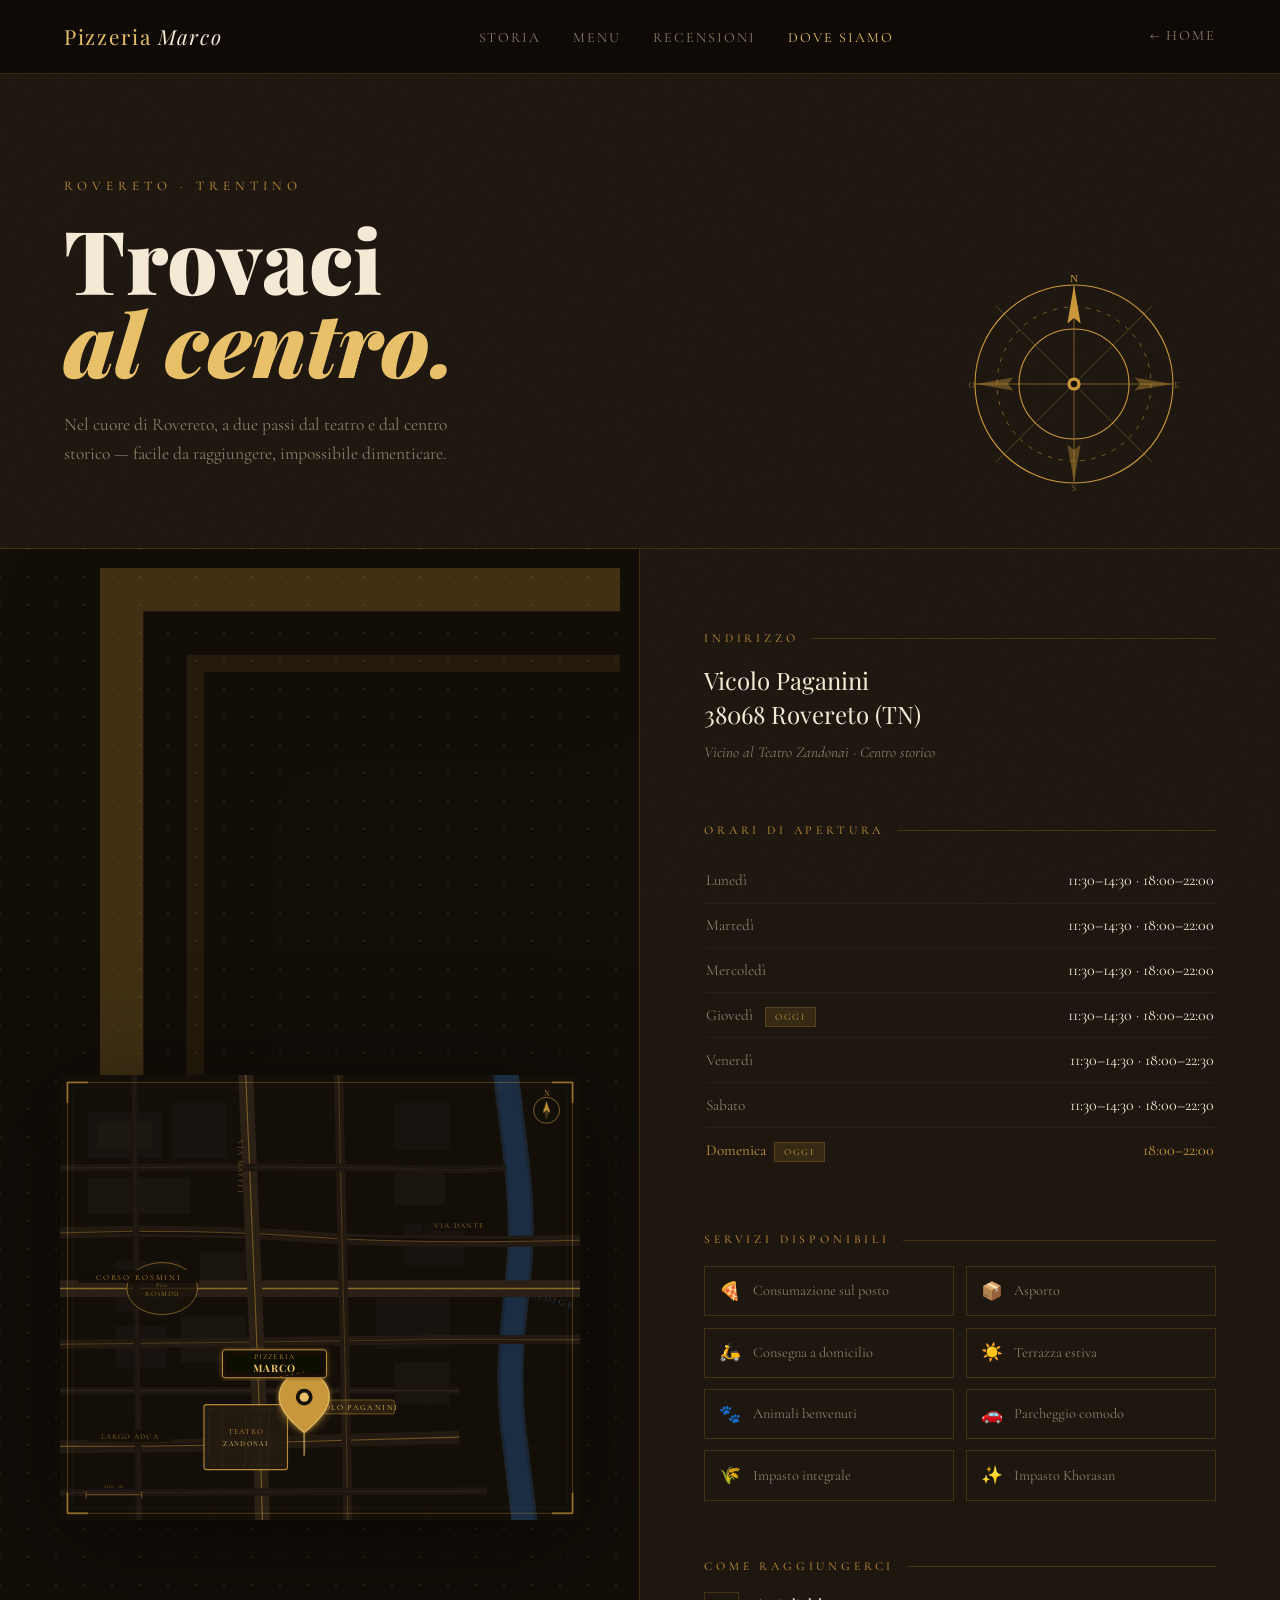
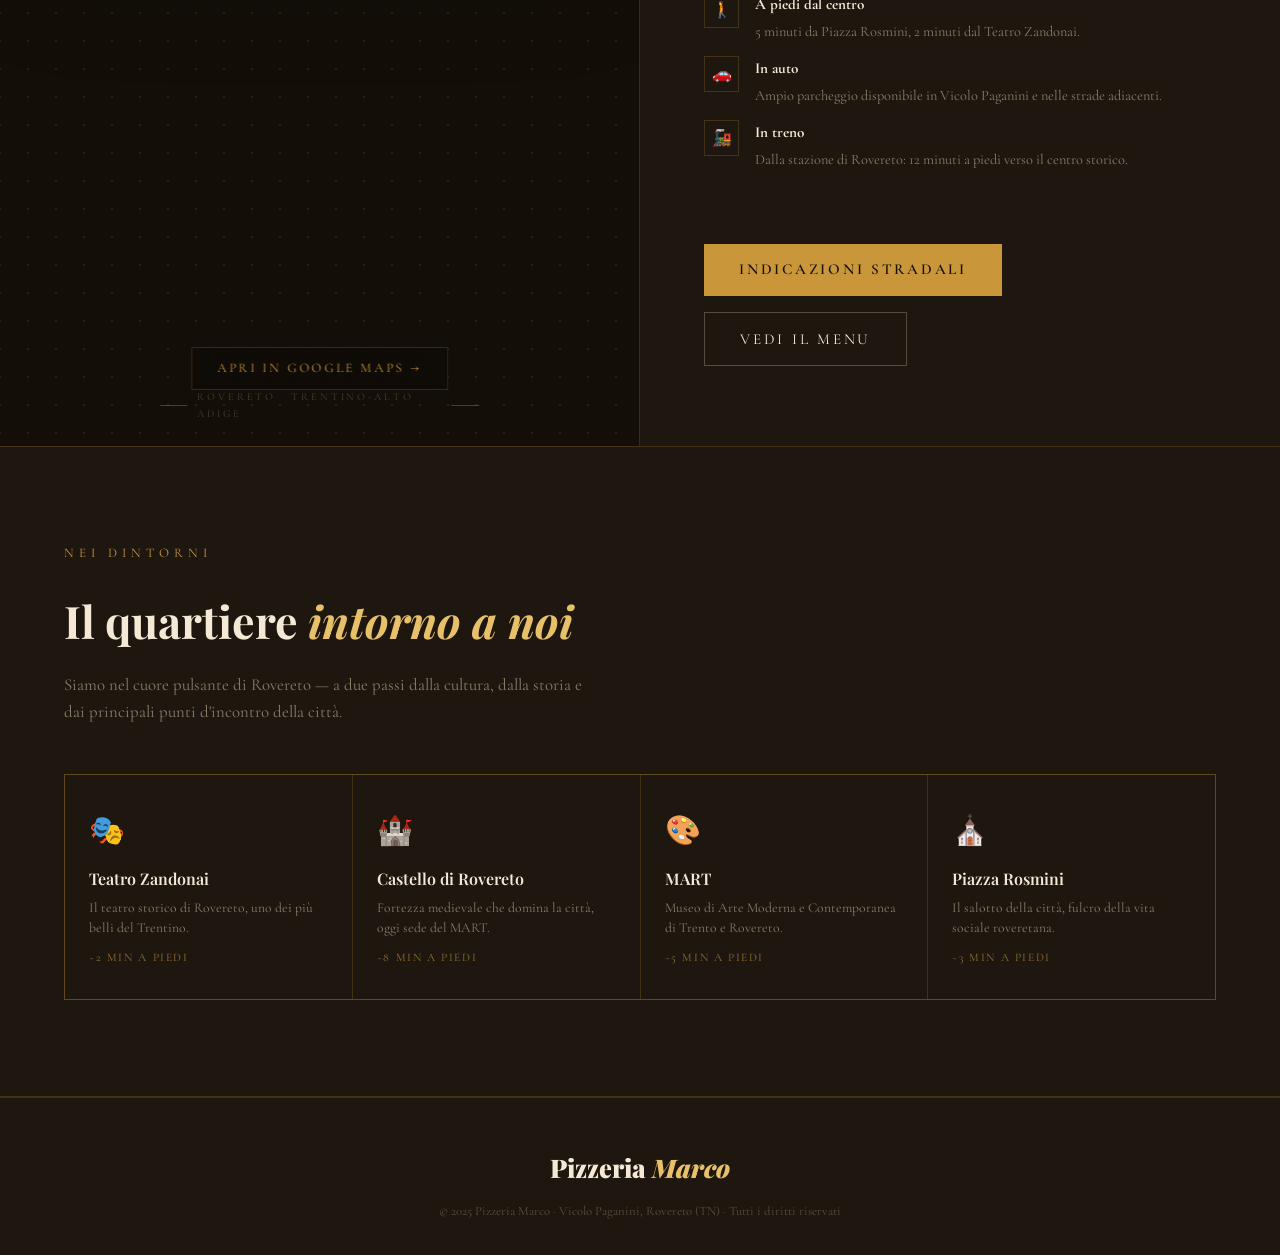
==== pizzeria-marco-dove-siamo.html @ 6dfc3c40 "Add files via upload" ====
<!DOCTYPE html>
<html lang="it">
<head>
<meta charset="UTF-8">
<meta name="viewport" content="width=device-width, initial-scale=1.0">
<title>Dove Siamo — Pizzeria Marco, Rovereto</title>
<link rel="preconnect" href="https://fonts.googleapis.com">
<link href="https://fonts.googleapis.com/css2?family=Playfair+Display:ital,wght@0,400;0,500;0,700;0,900;1,400;1,700&family=Cormorant+Garamond:ital,wght@0,300;0,400;0,500;1,300;1,400&display=swap" rel="stylesheet">
<style>
  :root {
    --ink:      #16100a;
    --charcoal: #1e1710;
    --deep:     #130e08;
    --cream:    #f4e9d4;
    --warm:     #ede0c4;
    --gold:     #c9973a;
    --gold-lt:  #e8c06a;
    --gold-dim: rgba(201,151,58,.18);
    --terra:    #b85c2c;
    --muted:    #8a7d68;
    --border:   rgba(201,151,58,.22);
  }

  *, *::before, *::after { margin:0; padding:0; box-sizing:border-box; }
  html { scroll-behavior:smooth; }

  body {
    background: var(--charcoal);
    color: var(--cream);
    font-family: 'Cormorant Garamond', serif;
    font-size: 18px;
    line-height: 1.65;
    overflow-x: hidden;
  }
  body::before {
    content:''; position:fixed; inset:0; z-index:0; pointer-events:none;
    background-image: url("data:image/svg+xml,%3Csvg viewBox='0 0 200 200' xmlns='http://www.w3.org/2000/svg'%3E%3Cfilter id='n'%3E%3CfeTurbulence type='fractalNoise' baseFrequency='.85' numOctaves='4' stitchTiles='stitch'/%3E%3C/filter%3E%3Crect width='100%25' height='100%25' filter='url(%23n)' opacity='.04'/%3E%3C/svg%3E");
    opacity:.4;
  }

  /* NAV */
  nav {
    position:fixed; top:0; left:0; right:0; z-index:100;
    display:flex; align-items:center; justify-content:space-between;
    padding:1.2rem 4rem;
    background:rgba(16,11,7,.97);
    backdrop-filter:blur(12px);
    border-bottom:1px solid var(--border);
  }
  .nav-logo {
    font-family:'Playfair Display',serif; font-size:1.3rem;
    letter-spacing:.08em; color:var(--gold-lt); text-decoration:none;
  }
  .nav-logo span { font-style:italic; color:var(--cream); }
  .nav-links { display:flex; gap:2rem; list-style:none; }
  .nav-links a {
    font-size:.88rem; letter-spacing:.14em; text-transform:uppercase;
    color:var(--muted); text-decoration:none; transition:color .2s;
  }
  .nav-links a:hover, .nav-links a.active { color:var(--gold-lt); }
  .nav-back {
    font-family:'Cormorant Garamond',serif;
    font-size:.9rem; letter-spacing:.14em; text-transform:uppercase;
    color:var(--muted); text-decoration:none; transition:color .2s;
  }
  .nav-back:hover { color:var(--gold); }

  /* PAGE HERO */
  .page-hero {
    position:relative; z-index:1;
    padding:11rem 4rem 5rem;
    border-bottom:1px solid var(--border);
    overflow:hidden;
  }
  .page-hero-inner { max-width:580px; }
  .eyebrow {
    font-size:.82rem; letter-spacing:.38em; text-transform:uppercase;
    color:var(--gold); margin-bottom:1.2rem; display:block;
    opacity:0; animation:fadeUp .7s .1s forwards;
  }
  .page-title {
    font-family:'Playfair Display',serif;
    font-size:clamp(3rem,7vw,5.5rem);
    font-weight:900; line-height:.95; color:var(--cream);
    opacity:0; animation:fadeUp .8s .25s forwards;
  }
  .page-title em { display:block; font-style:italic; color:var(--gold-lt); }
  .page-sub {
    margin-top:1.6rem; font-size:1.1rem; color:var(--muted); max-width:420px;
    opacity:0; animation:fadeUp .8s .4s forwards;
  }
  /* Decorative compass in hero */
  .hero-compass {
    position:absolute; right:6rem; top:50%; transform:translateY(-50%);
    width:220px; height:220px; opacity:.06;
    pointer-events:none;
    opacity:0; animation:fadeUp 1s .6s forwards;
  }

  /* MAIN LAYOUT */
  .main-wrap {
    position:relative; z-index:1;
    display:grid; grid-template-columns:1fr 1fr;
    min-height:80vh;
    border-bottom:1px solid var(--border);
  }

  /* ── STYLED MAP ── */
  .map-panel {
    position:relative; overflow:hidden;
    background:var(--deep);
    border-right:1px solid var(--border);
  }

  /* Subtle dot-grid background for the map area */
  .map-panel::before {
    content:''; position:absolute; inset:0;
    background-image: radial-gradient(circle, rgba(201,151,58,.14) 1px, transparent 1px);
    background-size:28px 28px;
    background-position:14px 14px;
    pointer-events:none;
  }

  .map-svg-wrap {
    position:relative; width:100%; height:100%; min-height:600px;
    display:flex; align-items:center; justify-content:center;
    padding:3rem;
  }

  .map-svg-wrap svg {
    width:100%; max-width:520px; height:auto;
    filter: drop-shadow(0 20px 60px rgba(0,0,0,.5));
  }

  /* Pin pulse animation */
  @keyframes pinPulse {
    0%,100% { r: 12; opacity:.35; }
    50%      { r: 22; opacity:.1; }
  }
  @keyframes pinPulse2 {
    0%,100% { r: 8; opacity:.5; }
    50%      { r: 16; opacity:.15; }
  }
  .pin-pulse-1 { animation: pinPulse 2.5s ease-in-out infinite; }
  .pin-pulse-2 { animation: pinPulse2 2.5s ease-in-out .4s infinite; }

  /* Map watermark label */
  .map-watermark {
    position:absolute; bottom:1.5rem; left:50%; transform:translateX(-50%);
    font-size:.65rem; letter-spacing:.28em; text-transform:uppercase;
    color:var(--muted); opacity:.45;
    display:flex; align-items:center; gap:.6rem;
  }
  .map-watermark::before, .map-watermark::after {
    content:''; width:30px; height:1px; background:currentColor;
  }

  /* Map corner ornament */
  .map-corner {
    position:absolute; top:1.2rem; right:1.2rem;
    width:60px; height:60px; opacity:.25;
  }

  /* Open Maps button on map */
  .map-open-btn {
    position:absolute; bottom:3.5rem; left:50%; transform:translateX(-50%);
    font-family:'Cormorant Garamond',serif;
    font-size:.82rem; letter-spacing:.2em; text-transform:uppercase;
    color:var(--gold); text-decoration:none;
    background:rgba(16,11,7,.85); border:1px solid var(--border);
    padding:.6rem 1.6rem;
    backdrop-filter:blur(8px);
    transition:border-color .2s, background .2s;
    white-space:nowrap;
  }
  .map-open-btn:hover { border-color:var(--gold); background:rgba(201,151,58,.1); }

  /* ── INFO PANEL ── */
  .info-panel {
    padding:5rem 4rem;
    display:flex; flex-direction:column; gap:3.5rem;
  }

  .info-block {}
  .info-block-label {
    font-size:.75rem; letter-spacing:.32em; text-transform:uppercase;
    color:var(--gold); margin-bottom:1rem; display:flex; align-items:center; gap:.8rem;
  }
  .info-block-label::after { content:''; flex:1; height:1px; background:var(--border); }

  .info-address {
    font-family:'Playfair Display',serif;
    font-size:1.5rem; line-height:1.4; color:var(--cream);
  }
  .info-address-sub {
    font-size:.95rem; color:var(--muted); margin-top:.5rem; font-style:italic;
  }

  /* Hours table */
  .hours-table { width:100%; }
  .hours-row {
    display:flex; justify-content:space-between; align-items:center;
    padding:.55rem 0; border-bottom:1px solid rgba(201,151,58,.07);
    font-size:1rem;
  }
  .hours-row:last-child { border-bottom:none; }
  .hours-row .day { color:var(--muted); font-size:.95rem; }
  .hours-row .time { color:var(--cream); }
  .hours-row.today .day,
  .hours-row.today .time { color:var(--gold); }
  .today-badge {
    font-size:.6rem; letter-spacing:.18em; text-transform:uppercase;
    background:rgba(201,151,58,.15); color:var(--gold);
    padding:.2rem .55rem; border:1px solid var(--border); margin-left:.5rem;
  }
  .hours-row.closed .time { color:var(--muted); opacity:.5; }

  /* Services */
  .services-grid {
    display:grid; grid-template-columns:1fr 1fr; gap:.7rem;
  }
  .service-item {
    display:flex; align-items:center; gap:.7rem;
    font-size:.9rem; color:var(--muted); padding:.6rem .9rem;
    border:1px solid var(--border);
    transition:border-color .2s, color .2s;
  }
  .service-item:hover { border-color:rgba(201,151,58,.4); color:var(--cream); }
  .service-icon { font-size:1.1rem; flex-shrink:0; }

  /* Transport */
  .transport-list { display:flex; flex-direction:column; gap:.8rem; }
  .transport-item {
    display:flex; gap:1rem; align-items:flex-start;
  }
  .transport-icon {
    width:2.2rem; height:2.2rem; border:1px solid var(--border);
    display:flex; align-items:center; justify-content:center;
    font-size:1rem; flex-shrink:0; color:var(--gold);
  }
  .transport-text { font-size:.9rem; color:var(--muted); }
  .transport-text strong { display:block; color:var(--cream); font-size:.95rem; margin-bottom:.15rem; }

  /* CTA buttons */
  .cta-row { display:flex; gap:1rem; flex-wrap:wrap; padding-top:1rem; }
  .btn-primary {
    font-family:'Cormorant Garamond',serif;
    font-size:.95rem; letter-spacing:.18em; text-transform:uppercase; font-weight:600;
    background:var(--gold); color:var(--ink);
    border:none; padding:.85rem 2.2rem; cursor:pointer;
    text-decoration:none; display:inline-block;
    transition:background .2s, transform .15s, box-shadow .2s;
  }
  .btn-primary:hover { background:var(--gold-lt); transform:translateY(-2px); box-shadow:0 8px 28px rgba(201,151,58,.3); }
  .btn-outline {
    font-family:'Cormorant Garamond',serif;
    font-size:.95rem; letter-spacing:.18em; text-transform:uppercase;
    background:transparent; color:var(--cream);
    border:1px solid rgba(244,233,212,.25); padding:.85rem 2.2rem;
    text-decoration:none; display:inline-block;
    transition:border-color .2s, color .2s;
  }
  .btn-outline:hover { border-color:var(--gold); color:var(--gold); }

  /* ── NEIGHBOURHOOD ── */
  .neighbourhood {
    position:relative; z-index:1;
    padding:6rem 4rem;
    border-bottom:1px solid var(--border);
  }
  .neighbourhood h2 {
    font-family:'Playfair Display',serif;
    font-size:clamp(1.8rem,3.5vw,2.8rem); font-weight:700; color:var(--cream);
    margin-bottom:.8rem;
  }
  .neighbourhood h2 em { font-style:italic; color:var(--gold-lt); }
  .neighbourhood-sub { font-size:1.05rem; color:var(--muted); max-width:520px; margin-bottom:3rem; }
  .poi-grid {
    display:grid; grid-template-columns:repeat(4,1fr); gap:1px;
    background:var(--border); border:1px solid var(--border);
  }
  .poi-item {
    background:var(--charcoal); padding:2rem 1.5rem;
    transition:background .25s;
  }
  .poi-item:hover { background:#221810; }
  .poi-emoji { font-size:1.8rem; margin-bottom:.7rem; display:block; }
  .poi-name {
    font-family:'Playfair Display',serif;
    font-size:1rem; font-weight:600; color:var(--cream); margin-bottom:.35rem;
  }
  .poi-desc { font-size:.85rem; color:var(--muted); line-height:1.45; }
  .poi-dist {
    margin-top:.7rem; font-size:.72rem; letter-spacing:.14em; text-transform:uppercase;
    color:var(--gold); opacity:.7;
  }

  /* FOOTER */
  footer {
    position:relative; z-index:1;
    border-top:1px solid var(--border);
    padding:3rem 0 2rem; text-align:center;
  }
  .footer-logo {
    font-family:'Playfair Display',serif; font-size:1.6rem; font-weight:900;
    color:var(--cream); margin-bottom:.4rem;
  }
  .footer-logo em { font-style:italic; color:var(--gold-lt); }
  .footer-copy { font-size:.8rem; color:var(--muted); opacity:.55; margin-top:.8rem; }

  @keyframes fadeUp {
    from { opacity:0; transform:translateY(20px); }
    to   { opacity:1; transform:translateY(0); }
  }
  .reveal { opacity:0; transform:translateY(24px); transition: opacity .7s ease, transform .7s ease; }
  .reveal.visible { opacity:1; transform:translateY(0); }

  @media(max-width:900px){
    nav { padding:1rem 1.5rem; }
    .nav-links { display:none; }
    .page-hero { padding:9rem 1.5rem 3.5rem; }
    .hero-compass { display:none; }
    .main-wrap { grid-template-columns:1fr; }
    .map-panel { border-right:none; border-bottom:1px solid var(--border); }
    .map-svg-wrap { min-height:400px; }
    .info-panel { padding:3rem 1.5rem; }
    .neighbourhood { padding:4rem 1.5rem; }
    .poi-grid { grid-template-columns:1fr 1fr; }
    .services-grid { grid-template-columns:1fr; }
  }
</style>
</head>
<body>

<!-- NAV -->
<nav>
  <a href="pizzeria-marco.html" class="nav-logo">Pizzeria <span>Marco</span></a>
  <ul class="nav-links">
    <li><a href="pizzeria-marco.html#about">Storia</a></li>
    <li><a href="pizzeria-marco-menu.html">Menu</a></li>
    <li><a href="pizzeria-marco-recensioni.html">Recensioni</a></li>
    <li><a href="#" class="active">Dove siamo</a></li>
  </ul>
  <a href="pizzeria-marco.html" class="nav-back">← Home</a>
</nav>

<!-- HERO -->
<section class="page-hero">
  <div class="page-hero-inner">
    <span class="eyebrow">Rovereto · Trentino</span>
    <h1 class="page-title">Trovaci<em>al centro.</em></h1>
    <p class="page-sub">Nel cuore di Rovereto, a due passi dal teatro e dal centro storico — facile da raggiungere, impossibile dimenticare.</p>
  </div>
  <!-- Decorative compass rose -->
  <svg class="hero-compass" viewBox="0 0 200 200" xmlns="http://www.w3.org/2000/svg">
    <circle cx="100" cy="100" r="90" fill="none" stroke="#c9973a" stroke-width="1"/>
    <circle cx="100" cy="100" r="70" fill="none" stroke="#c9973a" stroke-width=".5" stroke-dasharray="4,6"/>
    <circle cx="100" cy="100" r="50" fill="none" stroke="#c9973a" stroke-width="1"/>
    <line x1="100" y1="10" x2="100" y2="190" stroke="#c9973a" stroke-width=".5"/>
    <line x1="10" y1="100" x2="190" y2="100" stroke="#c9973a" stroke-width=".5"/>
    <line x1="29" y1="29" x2="171" y2="171" stroke="#c9973a" stroke-width=".3"/>
    <line x1="171" y1="29" x2="29" y2="171" stroke="#c9973a" stroke-width=".3"/>
    <polygon points="100,10 94,45 100,40 106,45" fill="#c9973a"/>
    <polygon points="100,190 94,155 100,160 106,155" fill="#c9973a" opacity=".4"/>
    <polygon points="10,100 45,94 40,100 45,106" fill="#c9973a" opacity=".4"/>
    <polygon points="190,100 155,94 160,100 155,106" fill="#c9973a" opacity=".4"/>
    <text x="100" y="7" text-anchor="middle" fill="#c9973a" font-size="10" font-family="serif">N</text>
    <text x="100" y="197" text-anchor="middle" fill="#c9973a" font-size="8" font-family="serif" opacity=".5">S</text>
    <text x="196" y="104" text-anchor="end" fill="#c9973a" font-size="8" font-family="serif" opacity=".5">E</text>
    <text x="4" y="104" text-anchor="start" fill="#c9973a" font-size="8" font-family="serif" opacity=".5">O</text>
    <circle cx="100" cy="100" r="6" fill="#c9973a"/>
    <circle cx="100" cy="100" r="3" fill="#16100a"/>
  </svg>
</section>

<!-- MAIN: MAP + INFO -->
<div class="main-wrap">

  <!-- STYLED MAP -->
  <div class="map-panel">
    <div class="map-svg-wrap">

      <!-- Corner ornament -->
      <svg class="map-corner" viewBox="0 0 60 60" xmlns="http://www.w3.org/2000/svg">
        <path d="M0 0 L60 0 L60 5 L5 5 L5 60 L0 60 Z" fill="#c9973a"/>
        <path d="M10 10 L60 10 L60 12 L12 12 L12 60 L10 60 Z" fill="#c9973a" opacity=".4"/>
      </svg>

      <svg viewBox="0 0 560 480" xmlns="http://www.w3.org/2000/svg" aria-label="Mappa stilizzata di Rovereto centro">
        <defs>
          <!-- Pin glow gradient -->
          <radialGradient id="pinGlow" cx="50%" cy="50%" r="50%">
            <stop offset="0%" stop-color="#c9973a" stop-opacity=".6"/>
            <stop offset="100%" stop-color="#c9973a" stop-opacity="0"/>
          </radialGradient>
          <!-- River gradient -->
          <linearGradient id="riverGrad" x1="0%" y1="0%" x2="100%" y2="0%">
            <stop offset="0%" stop-color="#1e2d3d" stop-opacity=".8"/>
            <stop offset="50%" stop-color="#24384d" stop-opacity=".9"/>
            <stop offset="100%" stop-color="#1e2d3d" stop-opacity=".8"/>
          </linearGradient>
          <!-- Block fill -->
          <pattern id="blockPattern" x="0" y="0" width="4" height="4" patternUnits="userSpaceOnUse">
            <rect width="4" height="4" fill="#1a1208"/>
            <rect width="2" height="2" fill="#1e1510"/>
          </pattern>
          <filter id="glow">
            <feGaussianBlur stdDeviation="3" result="blur"/>
            <feMerge><feMergeNode in="blur"/><feMergeNode in="SourceGraphic"/></feMerge>
          </filter>
        </defs>

        <!-- ─── MAP BACKGROUND ─── -->
        <rect width="560" height="480" fill="#130e08"/>

        <!-- Subtle grid overlay -->
        <g opacity=".04">
          <line x1="0" y1="80" x2="560" y2="80" stroke="#c9973a" stroke-width=".5"/>
          <line x1="0" y1="160" x2="560" y2="160" stroke="#c9973a" stroke-width=".5"/>
          <line x1="0" y1="240" x2="560" y2="240" stroke="#c9973a" stroke-width=".5"/>
          <line x1="0" y1="320" x2="560" y2="320" stroke="#c9973a" stroke-width=".5"/>
          <line x1="0" y1="400" x2="560" y2="400" stroke="#c9973a" stroke-width=".5"/>
          <line x1="80" y1="0" x2="80" y2="480" stroke="#c9973a" stroke-width=".5"/>
          <line x1="160" y1="0" x2="160" y2="480" stroke="#c9973a" stroke-width=".5"/>
          <line x1="240" y1="0" x2="240" y2="480" stroke="#c9973a" stroke-width=".5"/>
          <line x1="320" y1="0" x2="320" y2="480" stroke="#c9973a" stroke-width=".5"/>
          <line x1="400" y1="0" x2="400" y2="480" stroke="#c9973a" stroke-width=".5"/>
          <line x1="480" y1="0" x2="480" y2="480" stroke="#c9973a" stroke-width=".5"/>
        </g>

        <!-- ─── ADIGE RIVER ─── -->
        <path d="M 480 0 C 490 80 500 140 495 200 C 490 260 480 310 488 380 C 494 430 498 460 500 480"
              fill="none" stroke="url(#riverGrad)" stroke-width="28" stroke-linecap="round" opacity=".9"/>
        <path d="M 480 0 C 490 80 500 140 495 200 C 490 260 480 310 488 380 C 494 430 498 460 500 480"
              fill="none" stroke="#1a2d42" stroke-width="22" stroke-linecap="round"/>
        <!-- River label -->
        <text transform="translate(511,240) rotate(15)" font-family="'Cormorant Garamond',serif" font-size="10" fill="#3a6080" letter-spacing="3" opacity=".7">ADIGE</text>

        <!-- ─── CITY BLOCKS (background buildings) ─── -->
        <!-- Block cluster top-left -->
        <rect x="30" y="40" width="80" height="50" rx="2" fill="#1a1510" opacity=".8"/>
        <rect x="40" y="50" width="60" height="30" rx="1" fill="#1d1812" opacity=".8"/>
        <rect x="120" y="30" width="60" height="60" rx="2" fill="#1a1510" opacity=".8"/>
        <rect x="30" y="110" width="110" height="40" rx="2" fill="#1c1711" opacity=".7"/>

        <!-- Block cluster center -->
        <rect x="60" y="200" width="70" height="55" rx="2" fill="#1a1510" opacity=".8"/>
        <rect x="150" y="190" width="50" height="45" rx="2" fill="#1c1711" opacity=".7"/>
        <rect x="60" y="270" width="55" height="45" rx="2" fill="#1a1510" opacity=".8"/>
        <rect x="130" y="260" width="70" height="50" rx="2" fill="#1c1711" opacity=".7"/>

        <!-- Block cluster top-right (before river) -->
        <rect x="360" y="30" width="60" height="50" rx="2" fill="#1a1510" opacity=".8"/>
        <rect x="360" y="100" width="55" height="40" rx="2" fill="#1c1711" opacity=".7"/>
        <rect x="370" y="160" width="65" height="45" rx="2" fill="#1a1510" opacity=".8"/>

        <!-- Block cluster mid-right -->
        <rect x="340" y="240" width="80" height="55" rx="2" fill="#1a1510" opacity=".8"/>
        <rect x="360" y="310" width="60" height="45" rx="2" fill="#1c1711" opacity=".7"/>

        <!-- ─── MAIN ROADS ─── -->
        <!-- Corso Rosmini — main horizontal artery -->
        <path d="M 0 230 L 560 230" stroke="#2a2015" stroke-width="18"/>
        <path d="M 0 230 L 560 230" stroke="#c9973a" stroke-width="1.5" opacity=".6"/>
        <!-- Road center line -->
        <line x1="0" y1="230" x2="560" y2="230" stroke="#c9973a" stroke-width=".5" stroke-dasharray="12,10" opacity=".2"/>

        <!-- Via Dante — diagonal / parallel -->
        <path d="M 0 170 Q 150 165 280 175 Q 380 182 560 178" stroke="#221910" stroke-width="12"/>
        <path d="M 0 170 Q 150 165 280 175 Q 380 182 560 178" stroke="#c9973a" stroke-width="1" opacity=".4"/>

        <!-- Corso Bettini / pedestrian -->
        <path d="M 0 290 Q 200 288 400 285 L 560 285" stroke="#221910" stroke-width="10"/>
        <path d="M 0 290 Q 200 288 400 285 L 560 285" stroke="#c9973a" stroke-width=".8" opacity=".35"/>

        <!-- Via Mercerie / small street -->
        <path d="M 0 340 L 430 340" stroke="#1d1610" stroke-width="7"/>
        <path d="M 0 340 L 430 340" stroke="#c9973a" stroke-width=".6" opacity=".25"/>

        <!-- Largo Adua — near theatre -->
        <path d="M 0 400 Q 180 400 250 395 L 430 390" stroke="#221910" stroke-width="14"/>
        <path d="M 0 400 Q 180 400 250 395 L 430 390" stroke="#c9973a" stroke-width="1.2" opacity=".45"/>

        <!-- Via Maffei / vertical main -->
        <path d="M 200 0 Q 205 120 210 240 Q 215 360 218 480" stroke="#2a2015" stroke-width="16"/>
        <path d="M 200 0 Q 205 120 210 240 Q 215 360 218 480" stroke="#c9973a" stroke-width="1.2" opacity=".5"/>

        <!-- Via della Pietra / vertical secondary -->
        <path d="M 300 0 Q 302 100 305 230 Q 308 350 310 480" stroke="#221910" stroke-width="10"/>
        <path d="M 300 0 Q 302 100 305 230 Q 308 350 310 480" stroke="#c9973a" stroke-width=".8" opacity=".35"/>

        <!-- Vicolo Paganini — THE STREET (small alley, highlighted) -->
        <path d="M 263 320 L 263 410" stroke="#c9973a" stroke-width="5" opacity=".9" filter="url(#glow)"/>
        <!-- Vicolo glow -->
        <path d="M 263 320 L 263 410" stroke="#e8c06a" stroke-width="2" opacity=".6"/>

        <!-- A couple more minor streets for density -->
        <path d="M 80 0 L 85 480" stroke="#1c1510" stroke-width="7"/>
        <path d="M 80 0 L 85 480" stroke="#c9973a" stroke-width=".4" opacity=".18"/>

        <path d="M 0 100 Q 300 98 430 102 L 480 100" stroke="#1d1611" stroke-width="8"/>
        <path d="M 0 100 Q 300 98 430 102 L 480 100" stroke="#c9973a" stroke-width=".5" opacity=".2"/>

        <path d="M 0 450 L 460 448" stroke="#1d1611" stroke-width="8"/>
        <path d="M 0 450 L 460 448" stroke="#c9973a" stroke-width=".5" opacity=".2"/>

        <!-- ─── TEATRO ZANDONAI — landmark block ─── -->
        <rect x="155" y="355" width="90" height="70" rx="3" fill="#241c10" stroke="#c9973a" stroke-width="1.2" opacity=".9"/>
        <!-- Theatre hatching decoration -->
        <rect x="160" y="360" width="80" height="60" rx="2" fill="none" stroke="#c9973a" stroke-width=".4" stroke-dasharray="3,5" opacity=".3"/>
        <line x1="175" y1="355" x2="175" y2="425" stroke="#c9973a" stroke-width=".4" opacity=".2"/>
        <line x1="200" y1="355" x2="200" y2="425" stroke="#c9973a" stroke-width=".4" opacity=".2"/>
        <line x1="225" y1="355" x2="225" y2="425" stroke="#c9973a" stroke-width=".4" opacity=".2"/>
        <text x="200" y="387" text-anchor="middle" font-family="'Cormorant Garamond',serif" font-size="8.5" fill="#c9973a" letter-spacing="1" opacity=".9">TEATRO</text>
        <text x="200" y="400" text-anchor="middle" font-family="'Playfair Display',serif" font-size="7.5" fill="#e8c06a" letter-spacing="1.5" opacity=".85">ZANDONAI</text>

        <!-- ─── PIAZZA ROSMINI ─── -->
        <ellipse cx="110" cy="230" rx="38" ry="28" fill="#191309" stroke="#c9973a" stroke-width=".8" opacity=".75"/>
        <text x="110" y="228" text-anchor="middle" font-family="'Cormorant Garamond',serif" font-size="7" fill="#c9973a" letter-spacing=".5" opacity=".7">Pza.</text>
        <text x="110" y="238" text-anchor="middle" font-family="'Cormorant Garamond',serif" font-size="7.5" fill="#c9973a" letter-spacing="1" opacity=".8">ROSMINI</text>

        <!-- ─── ROAD LABELS ─── -->
        <!-- Corso Rosmini label -->
        <rect x="20" y="210" width="130" height="14" rx="1" fill="rgba(19,14,8,.85)"/>
        <text x="85" y="221" text-anchor="middle" font-family="'Cormorant Garamond',serif" font-size="8.5" fill="#c9973a" letter-spacing="2" opacity=".9">CORSO ROSMINI</text>

        <!-- Via Dante label -->
        <rect x="390" y="155" width="80" height="13" rx="1" fill="rgba(19,14,8,.8)"/>
        <text x="430" y="165" text-anchor="middle" font-family="'Cormorant Garamond',serif" font-size="8" fill="#c9973a" letter-spacing="1.5" opacity=".75">VIA DANTE</text>

        <!-- Largo Adua label -->
        <rect x="30" y="382" width="90" height="13" rx="1" fill="rgba(19,14,8,.8)"/>
        <text x="75" y="392" text-anchor="middle" font-family="'Cormorant Garamond',serif" font-size="8" fill="#c9973a" letter-spacing="1.2" opacity=".75">LARGO ADUA</text>

        <!-- Via Maffei label -->
        <text transform="translate(192,70) rotate(90)" font-family="'Cormorant Garamond',serif" font-size="8" fill="#c9973a" letter-spacing="1.5" opacity=".6">VIA MAFFEI</text>

        <!-- Vicolo Paganini label — glowing -->
        <rect x="270" y="350" width="90" height="15" rx="2" fill="rgba(201,151,58,.12)" stroke="#c9973a" stroke-width=".5"/>
        <text x="315" y="361" text-anchor="middle" font-family="'Cormorant Garamond',serif" font-size="8.5" fill="#e8c06a" letter-spacing="1.5" opacity="1">VICOLO PAGANINI</text>

        <!-- ─── DECORATIVE BORDER ─── -->
        <rect x="8" y="8" width="544" height="464" fill="none" stroke="#c9973a" stroke-width="1" opacity=".35"/>
        <rect x="14" y="14" width="532" height="452" fill="none" stroke="#c9973a" stroke-width=".4" opacity=".18"/>
        <!-- Corner ticks -->
        <line x1="8" y1="8" x2="30" y2="8" stroke="#c9973a" stroke-width="2" opacity=".6"/>
        <line x1="8" y1="8" x2="8" y2="30" stroke="#c9973a" stroke-width="2" opacity=".6"/>
        <line x1="552" y1="8" x2="530" y2="8" stroke="#c9973a" stroke-width="2" opacity=".6"/>
        <line x1="552" y1="8" x2="552" y2="30" stroke="#c9973a" stroke-width="2" opacity=".6"/>
        <line x1="8" y1="472" x2="30" y2="472" stroke="#c9973a" stroke-width="2" opacity=".6"/>
        <line x1="8" y1="472" x2="8" y2="450" stroke="#c9973a" stroke-width="2" opacity=".6"/>
        <line x1="552" y1="472" x2="530" y2="472" stroke="#c9973a" stroke-width="2" opacity=".6"/>
        <line x1="552" y1="472" x2="552" y2="450" stroke="#c9973a" stroke-width="2" opacity=".6"/>

        <!-- ─── PIZZERIA PIN ─── -->
        <!-- Outer pulse rings -->
        <circle cx="263" cy="358" r="32" fill="url(#pinGlow)" class="pin-pulse-1"/>
        <circle cx="263" cy="358" r="20" fill="url(#pinGlow)" class="pin-pulse-2"/>
        <!-- Pin shadow -->
        <ellipse cx="263" cy="378" rx="10" ry="4" fill="black" opacity=".4"/>
        <!-- Pin body -->
        <path d="M 263 320 C 248 320 236 332 236 347 C 236 365 263 385 263 385 C 263 385 290 365 290 347 C 290 332 278 320 263 320 Z"
              fill="#c9973a" filter="url(#glow)"/>
        <path d="M 263 320 C 248 320 236 332 236 347 C 236 365 263 385 263 385 C 263 385 290 365 290 347 C 290 332 278 320 263 320 Z"
              fill="none" stroke="#e8c06a" stroke-width="1.5" opacity=".8"/>
        <!-- Pin inner circle -->
        <circle cx="263" cy="347" r="9" fill="#16100a"/>
        <circle cx="263" cy="347" r="5" fill="#e8c06a"/>
        <!-- Pin label tag -->
        <rect x="175" y="296" width="112" height="30" rx="3" fill="rgba(16,11,7,.92)" stroke="#c9973a" stroke-width="1" filter="url(#glow)"/>
        <text x="231" y="306" text-anchor="middle" font-family="'Cormorant Garamond',serif" font-size="8" fill="#c9973a" letter-spacing="1.5">PIZZERIA</text>
        <text x="231" y="320" text-anchor="middle" font-family="'Playfair Display',serif" font-size="11" fill="#e8c06a" letter-spacing="1" font-weight="700">MARCO</text>
        <!-- Small connector line from label to pin -->
        <line x1="231" y1="326" x2="263" y2="320" stroke="#c9973a" stroke-width=".8" stroke-dasharray="3,3" opacity=".5"/>

        <!-- ─── SCALE BAR ─── -->
        <g transform="translate(28,452)">
          <line x1="0" y1="0" x2="60" y2="0" stroke="#c9973a" stroke-width="1" opacity=".5"/>
          <line x1="0" y1="-4" x2="0" y2="4" stroke="#c9973a" stroke-width="1" opacity=".5"/>
          <line x1="60" y1="-4" x2="60" y2="4" stroke="#c9973a" stroke-width="1" opacity=".5"/>
          <text x="30" y="-7" text-anchor="middle" font-family="'Cormorant Garamond',serif" font-size="7.5" fill="#c9973a" opacity=".55" letter-spacing="1">200 m</text>
        </g>

        <!-- ─── NORTH ARROW ─── -->
        <g transform="translate(524,38)">
          <circle cx="0" cy="0" r="14" fill="rgba(19,14,8,.7)" stroke="#c9973a" stroke-width=".8" opacity=".8"/>
          <polygon points="0,-10 -4,3 0,0 4,3" fill="#c9973a" opacity=".9"/>
          <polygon points="0,10 -4,-3 0,0 4,-3" fill="#c9973a" opacity=".3"/>
          <text x="0" y="-15" text-anchor="middle" font-family="'Playfair Display',serif" font-size="9" fill="#c9973a" opacity=".8">N</text>
        </g>

      </svg>
    </div>

    <a href="https://maps.google.com/?q=Pizzeria+Marco+Rovereto+Vicolo+Paganini" target="_blank" class="map-open-btn">
      Apri in Google Maps →
    </a>

    <div class="map-watermark">Rovereto · Trentino-Alto Adige</div>
  </div>

  <!-- INFO PANEL -->
  <div class="info-panel reveal">

    <div class="info-block">
      <div class="info-block-label">Indirizzo</div>
      <div class="info-address">Vicolo Paganini<br>38068 Rovereto (TN)</div>
      <div class="info-address-sub">Vicino al Teatro Zandonai · Centro storico</div>
    </div>

    <div class="info-block">
      <div class="info-block-label">Orari di apertura</div>
      <table class="hours-table">
        <tr class="hours-row"><td class="day">Lunedì</td><td class="time">11:30–14:30 · 18:00–22:00</td></tr>
        <tr class="hours-row"><td class="day">Martedì</td><td class="time">11:30–14:30 · 18:00–22:00</td></tr>
        <tr class="hours-row"><td class="day">Mercoledì</td><td class="time">11:30–14:30 · 18:00–22:00</td></tr>
        <tr class="hours-row today"><td class="day">Giovedì <span class="today-badge">oggi</span></td><td class="time">11:30–14:30 · 18:00–22:00</td></tr>
        <tr class="hours-row"><td class="day">Venerdì</td><td class="time">11:30–14:30 · 18:00–22:30</td></tr>
        <tr class="hours-row"><td class="day">Sabato</td><td class="time">11:30–14:30 · 18:00–22:30</td></tr>
        <tr class="hours-row"><td class="day">Domenica</td><td class="time">18:00–22:00</td></tr>
      </table>
    </div>

    <div class="info-block">
      <div class="info-block-label">Servizi disponibili</div>
      <div class="services-grid">
        <div class="service-item"><span class="service-icon">🍕</span>Consumazione sul posto</div>
        <div class="service-item"><span class="service-icon">📦</span>Asporto</div>
        <div class="service-item"><span class="service-icon">🛵</span>Consegna a domicilio</div>
        <div class="service-item"><span class="service-icon">☀️</span>Terrazza estiva</div>
        <div class="service-item"><span class="service-icon">🐾</span>Animali benvenuti</div>
        <div class="service-item"><span class="service-icon">🚗</span>Parcheggio comodo</div>
        <div class="service-item"><span class="service-icon">🌾</span>Impasto integrale</div>
        <div class="service-item"><span class="service-icon">✨</span>Impasto Khorasan</div>
      </div>
    </div>

    <div class="info-block">
      <div class="info-block-label">Come raggiungerci</div>
      <div class="transport-list">
        <div class="transport-item">
          <div class="transport-icon">🚶</div>
          <div class="transport-text">
            <strong>A piedi dal centro</strong>
            5 minuti da Piazza Rosmini, 2 minuti dal Teatro Zandonai.
          </div>
        </div>
        <div class="transport-item">
          <div class="transport-icon">🚗</div>
          <div class="transport-text">
            <strong>In auto</strong>
            Ampio parcheggio disponibile in Vicolo Paganini e nelle strade adiacenti.
          </div>
        </div>
        <div class="transport-item">
          <div class="transport-icon">🚂</div>
          <div class="transport-text">
            <strong>In treno</strong>
            Dalla stazione di Rovereto: 12 minuti a piedi verso il centro storico.
          </div>
        </div>
      </div>
    </div>

    <div class="cta-row">
      <a href="https://maps.google.com/?q=Pizzeria+Marco+Rovereto" target="_blank" class="btn-primary">Indicazioni stradali</a>
      <a href="pizzeria-marco-menu.html" class="btn-outline">Vedi il menu</a>
    </div>

  </div>
</div>

<!-- NEIGHBOURHOOD -->
<section class="neighbourhood">
  <span class="eyebrow reveal">Nei dintorni</span>
  <h2 class="reveal">Il quartiere <em>intorno a noi</em></h2>
  <p class="neighbourhood-sub reveal">Siamo nel cuore pulsante di Rovereto — a due passi dalla cultura, dalla storia e dai principali punti d'incontro della città.</p>
  <div class="poi-grid reveal">
    <div class="poi-item">
      <span class="poi-emoji">🎭</span>
      <div class="poi-name">Teatro Zandonai</div>
      <div class="poi-desc">Il teatro storico di Rovereto, uno dei più belli del Trentino.</div>
      <div class="poi-dist">~2 min a piedi</div>
    </div>
    <div class="poi-item">
      <span class="poi-emoji">🏰</span>
      <div class="poi-name">Castello di Rovereto</div>
      <div class="poi-desc">Fortezza medievale che domina la città, oggi sede del MART.</div>
      <div class="poi-dist">~8 min a piedi</div>
    </div>
    <div class="poi-item">
      <span class="poi-emoji">🎨</span>
      <div class="poi-name">MART</div>
      <div class="poi-desc">Museo di Arte Moderna e Contemporanea di Trento e Rovereto.</div>
      <div class="poi-dist">~5 min a piedi</div>
    </div>
    <div class="poi-item">
      <span class="poi-emoji">⛪</span>
      <div class="poi-name">Piazza Rosmini</div>
      <div class="poi-desc">Il salotto della città, fulcro della vita sociale roveretana.</div>
      <div class="poi-dist">~3 min a piedi</div>
    </div>
  </div>
</section>

<!-- FOOTER -->
<footer>
  <div class="footer-logo">Pizzeria <em>Marco</em></div>
  <div class="footer-copy">© 2025 Pizzeria Marco · Vicolo Paganini, Rovereto (TN) · Tutti i diritti riservati</div>
</footer>

<script>
  // "Oggi" highlight based on actual day
  const days = document.querySelectorAll('.hours-row');
  const todayIdx = new Date().getDay(); // 0=Sun, 1=Mon...
  const map = {1:0, 2:1, 3:2, 4:3, 5:4, 6:5, 0:6};
  days.forEach((row,i) => row.classList.remove('today'));
  if(days[map[todayIdx]]) {
    const targetRow = days[map[todayIdx]];
    targetRow.classList.add('today');
    const badge = targetRow.querySelector('.today-badge');
    if(!badge){
      const dayCell = targetRow.querySelector('.day');
      const b = document.createElement('span');
      b.className = 'today-badge'; b.textContent = 'oggi';
      dayCell.appendChild(b);
    }
  }

  // Scroll reveal
  const reveals = document.querySelectorAll('.reveal');
  const obs = new IntersectionObserver(entries => {
    entries.forEach(e => {
      if(e.isIntersecting){ e.target.classList.add('visible'); obs.unobserve(e.target); }
    });
  }, { threshold:.1 });
  reveals.forEach(el => obs.observe(el));
</script>
</body>
</html>
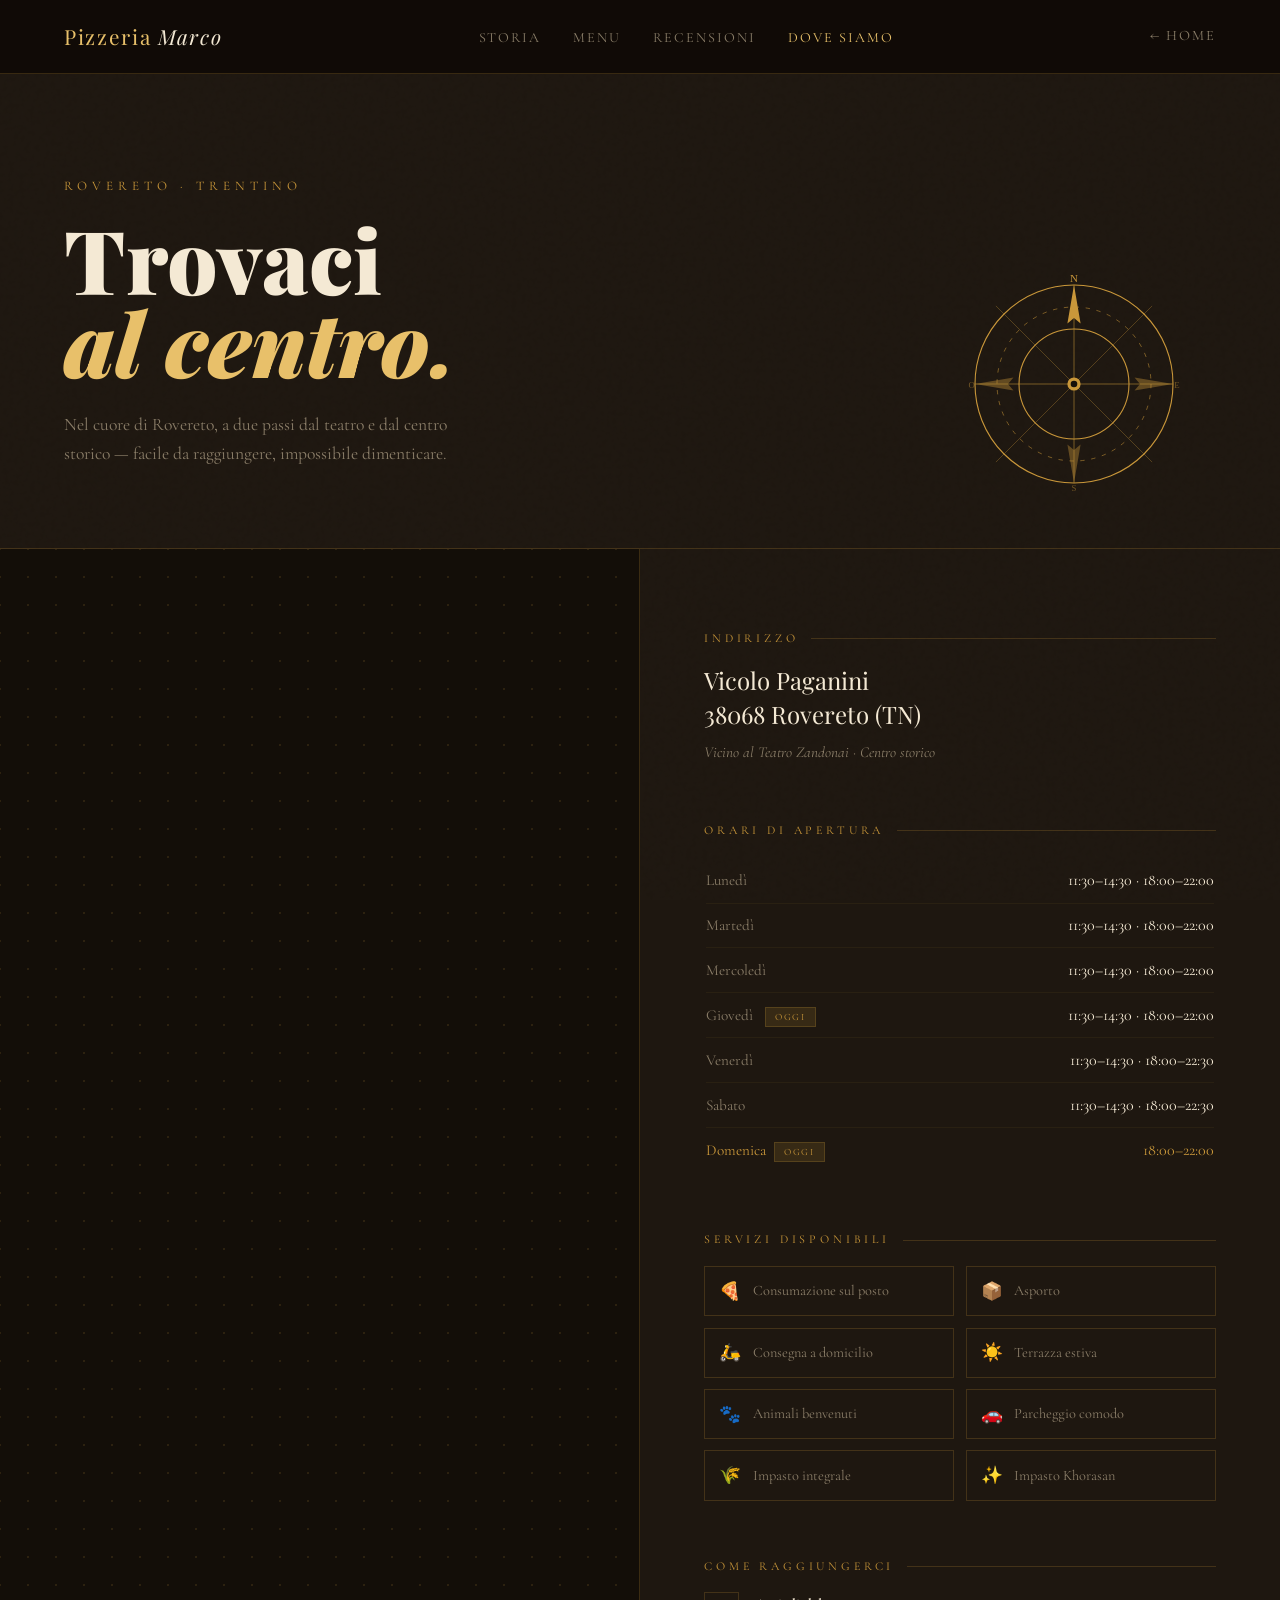
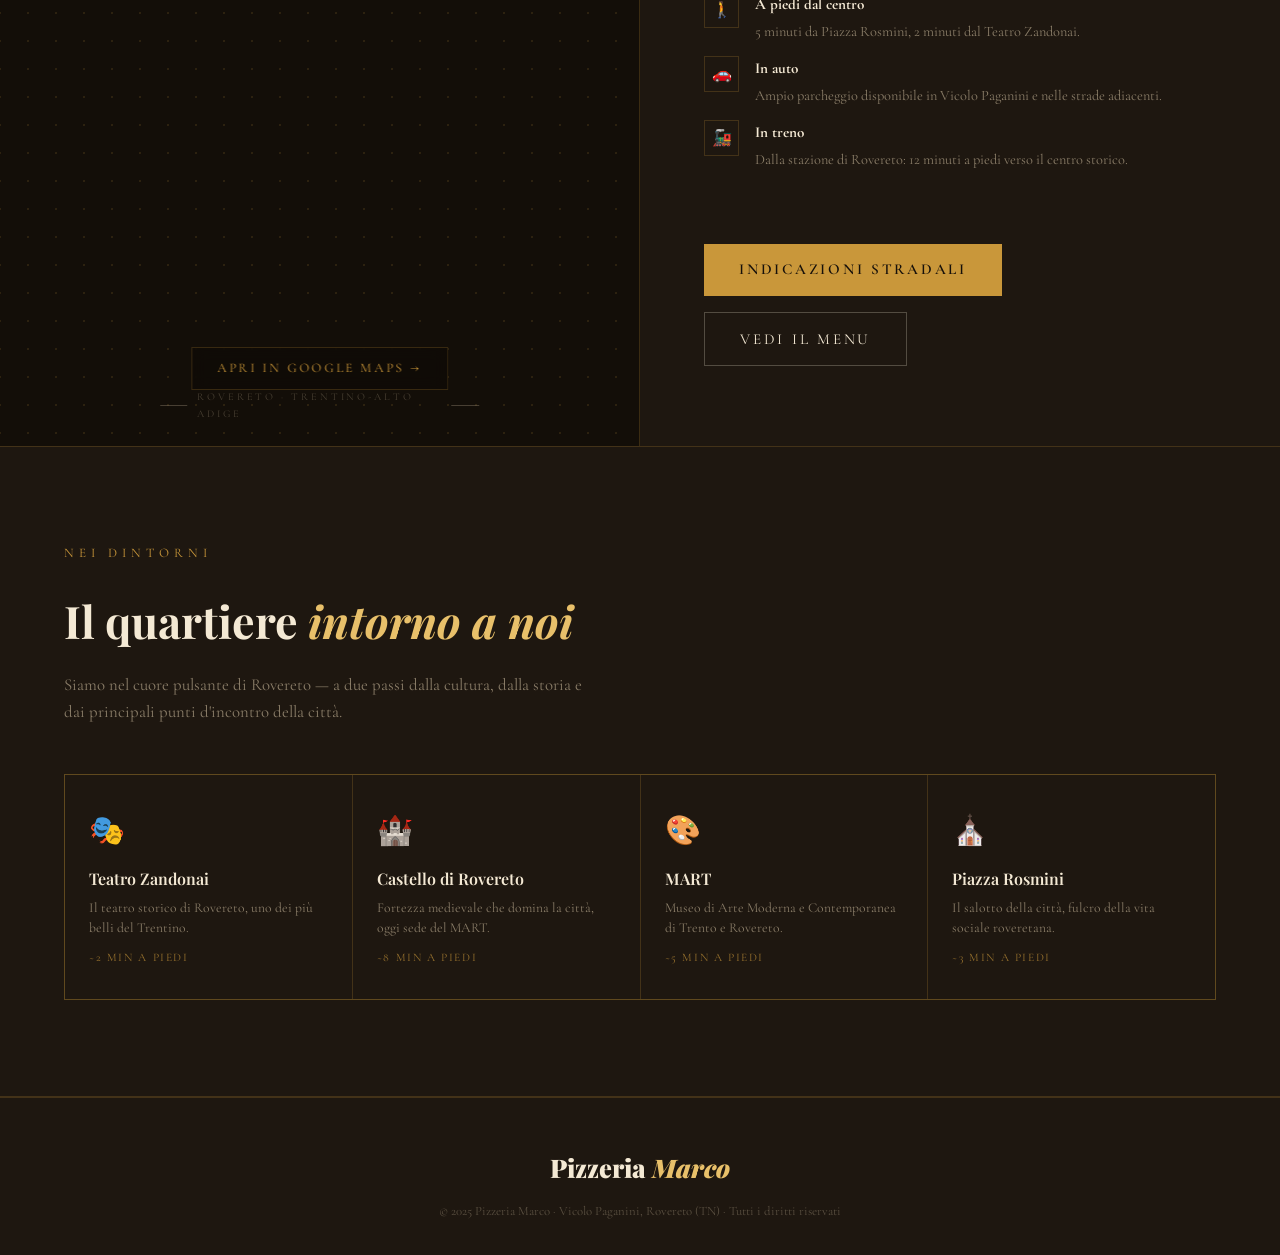
==== commit 818fdd8b: "Add files via upload" ====
--- a/pizzeria-marco-dove-siamo.html
+++ b/pizzeria-marco-dove-siamo.html
@@ -6,6 +6,7 @@
 <title>Dove Siamo — Pizzeria Marco, Rovereto</title>
 <link rel="preconnect" href="https://fonts.googleapis.com">
 <link href="https://fonts.googleapis.com/css2?family=Playfair+Display:ital,wght@0,400;0,500;0,700;0,900;1,400;1,700&family=Cormorant+Garamond:ital,wght@0,300;0,400;0,500;1,300;1,400&display=swap" rel="stylesheet">
+<link rel="stylesheet" href="pizzeria-marco-responsive.css">
 <style>
   :root {
     --ink:      #16100a;
@@ -123,26 +124,9 @@
 
   .map-svg-wrap {
     position:relative; width:100%; height:100%; min-height:600px;
-    display:flex; align-items:center; justify-content:center;
-    padding:3rem;
-  }
-
-  .map-svg-wrap svg {
-    width:100%; max-width:520px; height:auto;
-    filter: drop-shadow(0 20px 60px rgba(0,0,0,.5));
-  }
-
-  /* Pin pulse animation */
-  @keyframes pinPulse {
-    0%,100% { r: 12; opacity:.35; }
-    50%      { r: 22; opacity:.1; }
-  }
-  @keyframes pinPulse2 {
-    0%,100% { r: 8; opacity:.5; }
-    50%      { r: 16; opacity:.15; }
-  }
-  .pin-pulse-1 { animation: pinPulse 2.5s ease-in-out infinite; }
-  .pin-pulse-2 { animation: pinPulse2 2.5s ease-in-out .4s infinite; }
+  }
+
+  /* Remove SVG-specific rule that no longer applies */
 
   /* Map watermark label */
   .map-watermark {
@@ -342,6 +326,9 @@
     <li><a href="#" class="active">Dove siamo</a></li>
   </ul>
   <a href="pizzeria-marco.html" class="nav-back">← Home</a>
+  <button class="nav-hamburger" id="navHamburger" aria-label="Apri menu" aria-expanded="false">
+    <span></span><span></span><span></span>
+  </button>
 </nav>
 
 <!-- HERO -->
@@ -376,220 +363,19 @@
 <!-- MAIN: MAP + INFO -->
 <div class="main-wrap">
 
-  <!-- STYLED MAP -->
+  <!-- GOOGLE MAPS -->
   <div class="map-panel">
-    <div class="map-svg-wrap">
-
-      <!-- Corner ornament -->
-      <svg class="map-corner" viewBox="0 0 60 60" xmlns="http://www.w3.org/2000/svg">
-        <path d="M0 0 L60 0 L60 5 L5 5 L5 60 L0 60 Z" fill="#c9973a"/>
-        <path d="M10 10 L60 10 L60 12 L12 12 L12 60 L10 60 Z" fill="#c9973a" opacity=".4"/>
-      </svg>
-
-      <svg viewBox="0 0 560 480" xmlns="http://www.w3.org/2000/svg" aria-label="Mappa stilizzata di Rovereto centro">
-        <defs>
-          <!-- Pin glow gradient -->
-          <radialGradient id="pinGlow" cx="50%" cy="50%" r="50%">
-            <stop offset="0%" stop-color="#c9973a" stop-opacity=".6"/>
-            <stop offset="100%" stop-color="#c9973a" stop-opacity="0"/>
-          </radialGradient>
-          <!-- River gradient -->
-          <linearGradient id="riverGrad" x1="0%" y1="0%" x2="100%" y2="0%">
-            <stop offset="0%" stop-color="#1e2d3d" stop-opacity=".8"/>
-            <stop offset="50%" stop-color="#24384d" stop-opacity=".9"/>
-            <stop offset="100%" stop-color="#1e2d3d" stop-opacity=".8"/>
-          </linearGradient>
-          <!-- Block fill -->
-          <pattern id="blockPattern" x="0" y="0" width="4" height="4" patternUnits="userSpaceOnUse">
-            <rect width="4" height="4" fill="#1a1208"/>
-            <rect width="2" height="2" fill="#1e1510"/>
-          </pattern>
-          <filter id="glow">
-            <feGaussianBlur stdDeviation="3" result="blur"/>
-            <feMerge><feMergeNode in="blur"/><feMergeNode in="SourceGraphic"/></feMerge>
-          </filter>
-        </defs>
-
-        <!-- ─── MAP BACKGROUND ─── -->
-        <rect width="560" height="480" fill="#130e08"/>
-
-        <!-- Subtle grid overlay -->
-        <g opacity=".04">
-          <line x1="0" y1="80" x2="560" y2="80" stroke="#c9973a" stroke-width=".5"/>
-          <line x1="0" y1="160" x2="560" y2="160" stroke="#c9973a" stroke-width=".5"/>
-          <line x1="0" y1="240" x2="560" y2="240" stroke="#c9973a" stroke-width=".5"/>
-          <line x1="0" y1="320" x2="560" y2="320" stroke="#c9973a" stroke-width=".5"/>
-          <line x1="0" y1="400" x2="560" y2="400" stroke="#c9973a" stroke-width=".5"/>
-          <line x1="80" y1="0" x2="80" y2="480" stroke="#c9973a" stroke-width=".5"/>
-          <line x1="160" y1="0" x2="160" y2="480" stroke="#c9973a" stroke-width=".5"/>
-          <line x1="240" y1="0" x2="240" y2="480" stroke="#c9973a" stroke-width=".5"/>
-          <line x1="320" y1="0" x2="320" y2="480" stroke="#c9973a" stroke-width=".5"/>
-          <line x1="400" y1="0" x2="400" y2="480" stroke="#c9973a" stroke-width=".5"/>
-          <line x1="480" y1="0" x2="480" y2="480" stroke="#c9973a" stroke-width=".5"/>
-        </g>
-
-        <!-- ─── ADIGE RIVER ─── -->
-        <path d="M 480 0 C 490 80 500 140 495 200 C 490 260 480 310 488 380 C 494 430 498 460 500 480"
-              fill="none" stroke="url(#riverGrad)" stroke-width="28" stroke-linecap="round" opacity=".9"/>
-        <path d="M 480 0 C 490 80 500 140 495 200 C 490 260 480 310 488 380 C 494 430 498 460 500 480"
-              fill="none" stroke="#1a2d42" stroke-width="22" stroke-linecap="round"/>
-        <!-- River label -->
-        <text transform="translate(511,240) rotate(15)" font-family="'Cormorant Garamond',serif" font-size="10" fill="#3a6080" letter-spacing="3" opacity=".7">ADIGE</text>
-
-        <!-- ─── CITY BLOCKS (background buildings) ─── -->
-        <!-- Block cluster top-left -->
-        <rect x="30" y="40" width="80" height="50" rx="2" fill="#1a1510" opacity=".8"/>
-        <rect x="40" y="50" width="60" height="30" rx="1" fill="#1d1812" opacity=".8"/>
-        <rect x="120" y="30" width="60" height="60" rx="2" fill="#1a1510" opacity=".8"/>
-        <rect x="30" y="110" width="110" height="40" rx="2" fill="#1c1711" opacity=".7"/>
-
-        <!-- Block cluster center -->
-        <rect x="60" y="200" width="70" height="55" rx="2" fill="#1a1510" opacity=".8"/>
-        <rect x="150" y="190" width="50" height="45" rx="2" fill="#1c1711" opacity=".7"/>
-        <rect x="60" y="270" width="55" height="45" rx="2" fill="#1a1510" opacity=".8"/>
-        <rect x="130" y="260" width="70" height="50" rx="2" fill="#1c1711" opacity=".7"/>
-
-        <!-- Block cluster top-right (before river) -->
-        <rect x="360" y="30" width="60" height="50" rx="2" fill="#1a1510" opacity=".8"/>
-        <rect x="360" y="100" width="55" height="40" rx="2" fill="#1c1711" opacity=".7"/>
-        <rect x="370" y="160" width="65" height="45" rx="2" fill="#1a1510" opacity=".8"/>
-
-        <!-- Block cluster mid-right -->
-        <rect x="340" y="240" width="80" height="55" rx="2" fill="#1a1510" opacity=".8"/>
-        <rect x="360" y="310" width="60" height="45" rx="2" fill="#1c1711" opacity=".7"/>
-
-        <!-- ─── MAIN ROADS ─── -->
-        <!-- Corso Rosmini — main horizontal artery -->
-        <path d="M 0 230 L 560 230" stroke="#2a2015" stroke-width="18"/>
-        <path d="M 0 230 L 560 230" stroke="#c9973a" stroke-width="1.5" opacity=".6"/>
-        <!-- Road center line -->
-        <line x1="0" y1="230" x2="560" y2="230" stroke="#c9973a" stroke-width=".5" stroke-dasharray="12,10" opacity=".2"/>
-
-        <!-- Via Dante — diagonal / parallel -->
-        <path d="M 0 170 Q 150 165 280 175 Q 380 182 560 178" stroke="#221910" stroke-width="12"/>
-        <path d="M 0 170 Q 150 165 280 175 Q 380 182 560 178" stroke="#c9973a" stroke-width="1" opacity=".4"/>
-
-        <!-- Corso Bettini / pedestrian -->
-        <path d="M 0 290 Q 200 288 400 285 L 560 285" stroke="#221910" stroke-width="10"/>
-        <path d="M 0 290 Q 200 288 400 285 L 560 285" stroke="#c9973a" stroke-width=".8" opacity=".35"/>
-
-        <!-- Via Mercerie / small street -->
-        <path d="M 0 340 L 430 340" stroke="#1d1610" stroke-width="7"/>
-        <path d="M 0 340 L 430 340" stroke="#c9973a" stroke-width=".6" opacity=".25"/>
-
-        <!-- Largo Adua — near theatre -->
-        <path d="M 0 400 Q 180 400 250 395 L 430 390" stroke="#221910" stroke-width="14"/>
-        <path d="M 0 400 Q 180 400 250 395 L 430 390" stroke="#c9973a" stroke-width="1.2" opacity=".45"/>
-
-        <!-- Via Maffei / vertical main -->
-        <path d="M 200 0 Q 205 120 210 240 Q 215 360 218 480" stroke="#2a2015" stroke-width="16"/>
-        <path d="M 200 0 Q 205 120 210 240 Q 215 360 218 480" stroke="#c9973a" stroke-width="1.2" opacity=".5"/>
-
-        <!-- Via della Pietra / vertical secondary -->
-        <path d="M 300 0 Q 302 100 305 230 Q 308 350 310 480" stroke="#221910" stroke-width="10"/>
-        <path d="M 300 0 Q 302 100 305 230 Q 308 350 310 480" stroke="#c9973a" stroke-width=".8" opacity=".35"/>
-
-        <!-- Vicolo Paganini — THE STREET (small alley, highlighted) -->
-        <path d="M 263 320 L 263 410" stroke="#c9973a" stroke-width="5" opacity=".9" filter="url(#glow)"/>
-        <!-- Vicolo glow -->
-        <path d="M 263 320 L 263 410" stroke="#e8c06a" stroke-width="2" opacity=".6"/>
-
-        <!-- A couple more minor streets for density -->
-        <path d="M 80 0 L 85 480" stroke="#1c1510" stroke-width="7"/>
-        <path d="M 80 0 L 85 480" stroke="#c9973a" stroke-width=".4" opacity=".18"/>
-
-        <path d="M 0 100 Q 300 98 430 102 L 480 100" stroke="#1d1611" stroke-width="8"/>
-        <path d="M 0 100 Q 300 98 430 102 L 480 100" stroke="#c9973a" stroke-width=".5" opacity=".2"/>
-
-        <path d="M 0 450 L 460 448" stroke="#1d1611" stroke-width="8"/>
-        <path d="M 0 450 L 460 448" stroke="#c9973a" stroke-width=".5" opacity=".2"/>
-
-        <!-- ─── TEATRO ZANDONAI — landmark block ─── -->
-        <rect x="155" y="355" width="90" height="70" rx="3" fill="#241c10" stroke="#c9973a" stroke-width="1.2" opacity=".9"/>
-        <!-- Theatre hatching decoration -->
-        <rect x="160" y="360" width="80" height="60" rx="2" fill="none" stroke="#c9973a" stroke-width=".4" stroke-dasharray="3,5" opacity=".3"/>
-        <line x1="175" y1="355" x2="175" y2="425" stroke="#c9973a" stroke-width=".4" opacity=".2"/>
-        <line x1="200" y1="355" x2="200" y2="425" stroke="#c9973a" stroke-width=".4" opacity=".2"/>
-        <line x1="225" y1="355" x2="225" y2="425" stroke="#c9973a" stroke-width=".4" opacity=".2"/>
-        <text x="200" y="387" text-anchor="middle" font-family="'Cormorant Garamond',serif" font-size="8.5" fill="#c9973a" letter-spacing="1" opacity=".9">TEATRO</text>
-        <text x="200" y="400" text-anchor="middle" font-family="'Playfair Display',serif" font-size="7.5" fill="#e8c06a" letter-spacing="1.5" opacity=".85">ZANDONAI</text>
-
-        <!-- ─── PIAZZA ROSMINI ─── -->
-        <ellipse cx="110" cy="230" rx="38" ry="28" fill="#191309" stroke="#c9973a" stroke-width=".8" opacity=".75"/>
-        <text x="110" y="228" text-anchor="middle" font-family="'Cormorant Garamond',serif" font-size="7" fill="#c9973a" letter-spacing=".5" opacity=".7">Pza.</text>
-        <text x="110" y="238" text-anchor="middle" font-family="'Cormorant Garamond',serif" font-size="7.5" fill="#c9973a" letter-spacing="1" opacity=".8">ROSMINI</text>
-
-        <!-- ─── ROAD LABELS ─── -->
-        <!-- Corso Rosmini label -->
-        <rect x="20" y="210" width="130" height="14" rx="1" fill="rgba(19,14,8,.85)"/>
-        <text x="85" y="221" text-anchor="middle" font-family="'Cormorant Garamond',serif" font-size="8.5" fill="#c9973a" letter-spacing="2" opacity=".9">CORSO ROSMINI</text>
-
-        <!-- Via Dante label -->
-        <rect x="390" y="155" width="80" height="13" rx="1" fill="rgba(19,14,8,.8)"/>
-        <text x="430" y="165" text-anchor="middle" font-family="'Cormorant Garamond',serif" font-size="8" fill="#c9973a" letter-spacing="1.5" opacity=".75">VIA DANTE</text>
-
-        <!-- Largo Adua label -->
-        <rect x="30" y="382" width="90" height="13" rx="1" fill="rgba(19,14,8,.8)"/>
-        <text x="75" y="392" text-anchor="middle" font-family="'Cormorant Garamond',serif" font-size="8" fill="#c9973a" letter-spacing="1.2" opacity=".75">LARGO ADUA</text>
-
-        <!-- Via Maffei label -->
-        <text transform="translate(192,70) rotate(90)" font-family="'Cormorant Garamond',serif" font-size="8" fill="#c9973a" letter-spacing="1.5" opacity=".6">VIA MAFFEI</text>
-
-        <!-- Vicolo Paganini label — glowing -->
-        <rect x="270" y="350" width="90" height="15" rx="2" fill="rgba(201,151,58,.12)" stroke="#c9973a" stroke-width=".5"/>
-        <text x="315" y="361" text-anchor="middle" font-family="'Cormorant Garamond',serif" font-size="8.5" fill="#e8c06a" letter-spacing="1.5" opacity="1">VICOLO PAGANINI</text>
-
-        <!-- ─── DECORATIVE BORDER ─── -->
-        <rect x="8" y="8" width="544" height="464" fill="none" stroke="#c9973a" stroke-width="1" opacity=".35"/>
-        <rect x="14" y="14" width="532" height="452" fill="none" stroke="#c9973a" stroke-width=".4" opacity=".18"/>
-        <!-- Corner ticks -->
-        <line x1="8" y1="8" x2="30" y2="8" stroke="#c9973a" stroke-width="2" opacity=".6"/>
-        <line x1="8" y1="8" x2="8" y2="30" stroke="#c9973a" stroke-width="2" opacity=".6"/>
-        <line x1="552" y1="8" x2="530" y2="8" stroke="#c9973a" stroke-width="2" opacity=".6"/>
-        <line x1="552" y1="8" x2="552" y2="30" stroke="#c9973a" stroke-width="2" opacity=".6"/>
-        <line x1="8" y1="472" x2="30" y2="472" stroke="#c9973a" stroke-width="2" opacity=".6"/>
-        <line x1="8" y1="472" x2="8" y2="450" stroke="#c9973a" stroke-width="2" opacity=".6"/>
-        <line x1="552" y1="472" x2="530" y2="472" stroke="#c9973a" stroke-width="2" opacity=".6"/>
-        <line x1="552" y1="472" x2="552" y2="450" stroke="#c9973a" stroke-width="2" opacity=".6"/>
-
-        <!-- ─── PIZZERIA PIN ─── -->
-        <!-- Outer pulse rings -->
-        <circle cx="263" cy="358" r="32" fill="url(#pinGlow)" class="pin-pulse-1"/>
-        <circle cx="263" cy="358" r="20" fill="url(#pinGlow)" class="pin-pulse-2"/>
-        <!-- Pin shadow -->
-        <ellipse cx="263" cy="378" rx="10" ry="4" fill="black" opacity=".4"/>
-        <!-- Pin body -->
-        <path d="M 263 320 C 248 320 236 332 236 347 C 236 365 263 385 263 385 C 263 385 290 365 290 347 C 290 332 278 320 263 320 Z"
-              fill="#c9973a" filter="url(#glow)"/>
-        <path d="M 263 320 C 248 320 236 332 236 347 C 236 365 263 385 263 385 C 263 385 290 365 290 347 C 290 332 278 320 263 320 Z"
-              fill="none" stroke="#e8c06a" stroke-width="1.5" opacity=".8"/>
-        <!-- Pin inner circle -->
-        <circle cx="263" cy="347" r="9" fill="#16100a"/>
-        <circle cx="263" cy="347" r="5" fill="#e8c06a"/>
-        <!-- Pin label tag -->
-        <rect x="175" y="296" width="112" height="30" rx="3" fill="rgba(16,11,7,.92)" stroke="#c9973a" stroke-width="1" filter="url(#glow)"/>
-        <text x="231" y="306" text-anchor="middle" font-family="'Cormorant Garamond',serif" font-size="8" fill="#c9973a" letter-spacing="1.5">PIZZERIA</text>
-        <text x="231" y="320" text-anchor="middle" font-family="'Playfair Display',serif" font-size="11" fill="#e8c06a" letter-spacing="1" font-weight="700">MARCO</text>
-        <!-- Small connector line from label to pin -->
-        <line x1="231" y1="326" x2="263" y2="320" stroke="#c9973a" stroke-width=".8" stroke-dasharray="3,3" opacity=".5"/>
-
-        <!-- ─── SCALE BAR ─── -->
-        <g transform="translate(28,452)">
-          <line x1="0" y1="0" x2="60" y2="0" stroke="#c9973a" stroke-width="1" opacity=".5"/>
-          <line x1="0" y1="-4" x2="0" y2="4" stroke="#c9973a" stroke-width="1" opacity=".5"/>
-          <line x1="60" y1="-4" x2="60" y2="4" stroke="#c9973a" stroke-width="1" opacity=".5"/>
-          <text x="30" y="-7" text-anchor="middle" font-family="'Cormorant Garamond',serif" font-size="7.5" fill="#c9973a" opacity=".55" letter-spacing="1">200 m</text>
-        </g>
-
-        <!-- ─── NORTH ARROW ─── -->
-        <g transform="translate(524,38)">
-          <circle cx="0" cy="0" r="14" fill="rgba(19,14,8,.7)" stroke="#c9973a" stroke-width=".8" opacity=".8"/>
-          <polygon points="0,-10 -4,3 0,0 4,3" fill="#c9973a" opacity=".9"/>
-          <polygon points="0,10 -4,-3 0,0 4,-3" fill="#c9973a" opacity=".3"/>
-          <text x="0" y="-15" text-anchor="middle" font-family="'Playfair Display',serif" font-size="9" fill="#c9973a" opacity=".8">N</text>
-        </g>
-
-      </svg>
+    <div class="map-svg-wrap" style="padding:0; position:relative; overflow:hidden;">
+      <iframe
+        src="https://maps.google.com/maps?q=Pizzeria+Marco,+Vicolo+Paganini,+Rovereto+TN,+Italy&output=embed&z=16"
+        width="100%"
+        height="100%"
+        style="position:absolute; inset:0; width:100%; height:100%; border:0; display:block; filter: saturate(.7) contrast(1.05) brightness(.88) hue-rotate(180deg);"
+        allowfullscreen=""
+        loading="lazy"
+        referrerpolicy="no-referrer-when-downgrade"
+        title="Pizzeria Marco — Vicolo Paganini, Rovereto"
+      ></iframe>
     </div>
 
     <a href="https://maps.google.com/?q=Pizzeria+Marco+Rovereto+Vicolo+Paganini" target="_blank" class="map-open-btn">
@@ -598,6 +384,7 @@
 
     <div class="map-watermark">Rovereto · Trentino-Alto Adige</div>
   </div>
+
 
   <!-- INFO PANEL -->
   <div class="info-panel reveal">
@@ -735,6 +522,16 @@
     });
   }, { threshold:.1 });
   reveals.forEach(el => obs.observe(el));
+
+  // Hamburger nav
+  const navEl = document.querySelector('nav');
+  document.getElementById('navHamburger').addEventListener('click', function() {
+    const open = navEl.classList.toggle('nav-open');
+    this.setAttribute('aria-expanded', open);
+  });
+  document.addEventListener('click', e => {
+    if (!navEl.contains(e.target)) navEl.classList.remove('nav-open');
+  });
 </script>
 </body>
 </html>
--- a/pizzeria-marco-responsive.css
+++ b/pizzeria-marco-responsive.css
@@ -0,0 +1,356 @@
+/*
+ * pizzeria-marco-responsive.css
+ * Mobile/tablet adaptations — desktop layout is NEVER touched.
+ * Breakpoints:  900px (tablet+)  |  600px (mobile)
+ * ─────────────────────────────────────────────────────────────
+ */
+
+/* ── Scroll offset for fixed nav (fixes #anchor overshoot) ─── */
+html {
+  scroll-padding-top: 72px;
+}
+
+/* ══════════════════════════════════════════════════════════════
+   HAMBURGER BUTTON  (hidden on desktop, visible ≤ 900px)
+   ══════════════════════════════════════════════════════════════ */
+
+.nav-hamburger {
+  display: none;                 /* hidden on desktop */
+  flex-direction: column;
+  justify-content: space-between;
+  width: 28px;
+  height: 20px;
+  background: none;
+  border: none;
+  cursor: pointer;
+  padding: 0;
+  z-index: 200;
+  flex-shrink: 0;
+}
+
+.nav-hamburger span {
+  display: block;
+  width: 100%;
+  height: 2px;
+  background: var(--gold-lt, #e8c06a);
+  border-radius: 2px;
+  transition: transform .3s ease, opacity .3s ease;
+  transform-origin: center;
+}
+
+/* Animated to X when open */
+nav.nav-open .nav-hamburger span:nth-child(1) {
+  transform: translateY(9px) rotate(45deg);
+}
+nav.nav-open .nav-hamburger span:nth-child(2) {
+  opacity: 0;
+}
+nav.nav-open .nav-hamburger span:nth-child(3) {
+  transform: translateY(-9px) rotate(-45deg);
+}
+
+
+/* ══════════════════════════════════════════════════════════════
+   TABLET  (≤ 900px)
+   ══════════════════════════════════════════════════════════════ */
+@media (max-width: 900px) {
+
+  /* ── Nav ── */
+  .nav-hamburger { display: flex; }
+
+  /* Override the existing display:none on .nav-links
+     and turn it into a full-width dropdown */
+  .nav-links {
+    display: flex !important;          /* override inline display:none */
+    flex-direction: column !important;
+    gap: 0 !important;
+    position: absolute;
+    top: 100%;
+    left: 0; right: 0;
+    background: rgba(14, 10, 6, .98);
+    backdrop-filter: blur(16px);
+    border-bottom: 1px solid rgba(201,151,58,.22);
+    padding: 0;
+    max-height: 0;
+    overflow: hidden;
+    transition: max-height .35s ease, padding .35s ease;
+  }
+
+  nav.nav-open .nav-links {
+    max-height: 400px;
+    padding: .5rem 0 1rem;
+  }
+
+  .nav-links li { width: 100%; }
+
+  .nav-links a,
+  .nav-links a.active {
+    display: block;
+    padding: .85rem 1.8rem;
+    font-size: 1rem !important;
+    border-bottom: 1px solid rgba(201,151,58,.08);
+    opacity: 1 !important;
+    color: var(--muted, #8a7d68) !important;
+  }
+  .nav-links a:hover,
+  .nav-links a.active {
+    color: var(--gold-lt, #e8c06a) !important;
+    background: rgba(201,151,58,.05);
+  }
+
+  /* Hide nav-back on mobile (redundant with logo) */
+  .nav-back { display: none; }
+
+  /* ── Container padding ── */
+  .container { padding: 0 1.5rem; }
+
+  /* ── Page-level hero padding ── */
+  .page-hero { padding: 9rem 1.5rem 3rem !important; }
+
+  /* ─────────────────────────────────────────
+     HOMEPAGE
+  ───────────────────────────────────────── */
+
+  /* Hero title size */
+  .hero { padding: 6rem 1.5rem 5rem; }
+  .hero-title { font-size: clamp(3.5rem, 11vw, 6rem); }
+
+  /* Sections padding */
+  .about    { padding: 6rem 0; }
+  .doughs   { padding: 5rem 0; }
+  .menu-section  { padding: 6rem 0; }
+  .whyus    { padding: 6rem 0; }
+  .location-section { padding: 6rem 0; }
+  .reviews-section  { padding: 6rem 0; }
+
+  /* About grid → single column */
+  .about-grid { grid-template-columns: 1fr !important; gap: 3rem !important; }
+  .about-content { padding-right: 0; }
+  .about-badge-float { width: 80px !important; height: 80px !important; right: -0.8rem; bottom: -0.8rem; }
+  .about-badge-float .big-num { font-size: 1.4rem !important; }
+  .about-features { grid-template-columns: 1fr 1fr !important; }
+
+  /* Doughs → single column */
+  .doughs-inner { grid-template-columns: 1fr !important; gap: 3rem !important; }
+  .doughs-cards { grid-template-columns: 1fr !important; }
+
+  /* Menu preview grid → 2 col */
+  .menu-grid { grid-template-columns: 1fr 1fr !important; }
+  .menu-tabs { flex-wrap: wrap; }
+
+  /* Whyus → 2×2 */
+  .whyus-grid { grid-template-columns: 1fr 1fr !important; }
+
+  /* Location → single column */
+  .location-grid { grid-template-columns: 1fr !important; gap: 3rem !important; }
+  .location-map { aspect-ratio: 4/3; }
+
+  /* ─────────────────────────────────────────
+     MENU PAGE
+  ───────────────────────────────────────── */
+
+  /* Hero 2-col → 1-col */
+  .page-hero.menu-hero,
+  section.page-hero {
+    grid-template-columns: 1fr !important;
+    gap: 2.5rem !important;
+  }
+
+  .hero-dough-callout { align-items: flex-start !important; }
+  .hero-note { text-align: left !important; max-width: 100% !important; }
+  .dough-pills { flex-wrap: wrap; }
+
+  /* Hero stats: 2×2 */
+  .hero-stats {
+    grid-column: 1 / -1;
+    flex-wrap: wrap !important;
+  }
+  .stat-item {
+    flex: 1 1 45% !important;
+    border-right: none !important;
+    border-bottom: 1px solid rgba(201,151,58,.22);
+  }
+  .stat-item:last-child,
+  .stat-item:nth-child(even) { border-right: none !important; }
+
+  /* Controls bar: scrollable tabs, stack sort below */
+  .controls-bar {
+    padding: 0 1.2rem !important;
+    flex-wrap: wrap;
+    gap: 0;
+  }
+  .cat-tabs {
+    border-right: none !important;
+    border-bottom: 1px solid rgba(201,151,58,.22);
+    width: 100%;
+    overflow-x: auto;
+    -webkit-overflow-scrolling: touch;
+  }
+  .sort-controls {
+    width: 100%;
+    border-top: none;
+    flex-wrap: wrap;
+  }
+  .results-count { margin-left: auto; }
+
+  /* Search full width */
+  .search-wrap { padding: 1.4rem 1.2rem 0 !important; max-width: 100% !important; }
+
+  /* Menu cards grid */
+  .menu-area { padding: 2.5rem 1.2rem 5rem !important; }
+  .menu-grid#menuGrid {
+    grid-template-columns: 1fr 1fr !important;
+  }
+
+  /* Dough legend */
+  .dough-legend {
+    padding: 2.5rem 1.5rem !important;
+    grid-template-columns: 1fr !important;
+    gap: 1.5rem !important;
+  }
+
+  /* ─────────────────────────────────────────
+     RECENSIONI PAGE
+  ───────────────────────────────────────── */
+
+  .filters-bar { padding: 1.2rem 1.2rem !important; }
+  .filter-count { display: none; }  /* saves space */
+  .reviews-main { padding: 3rem 1.2rem 6rem !important; }
+  .featured-review { padding: 2rem 1.5rem !important; }
+  .featured-text { font-size: 1.15rem !important; }
+
+  /* Score breakdown: hide bar on tablet to save space */
+  .score-divider { display: none; }
+  .score-breakdown { display: none; }
+
+  /* Reviews grid: 2 col masonry */
+  .reviews-grid { columns: 2 !important; }
+
+  .reviews-cta { padding: 4rem 1.5rem !important; }
+
+  /* ─────────────────────────────────────────
+     DOVE SIAMO PAGE
+  ───────────────────────────────────────── */
+
+  .main-wrap {
+    grid-template-columns: 1fr !important;
+  }
+  .map-panel {
+    border-right: none !important;
+    border-bottom: 1px solid rgba(201,151,58,.22);
+    min-height: 420px;
+  }
+  .map-panel iframe {
+    min-height: 380px;
+  }
+
+  .info-panel { padding: 3rem 1.5rem !important; }
+  .services-grid { grid-template-columns: 1fr 1fr !important; }
+
+  .neighbourhood { padding: 4rem 1.5rem !important; }
+  .poi-grid { grid-template-columns: 1fr 1fr !important; }
+
+  /* Hero compass: smaller */
+  .hero-compass { width: 160px; height: 160px; right: 1.5rem; }
+}
+
+
+/* ══════════════════════════════════════════════════════════════
+   MOBILE  (≤ 600px)
+   ══════════════════════════════════════════════════════════════ */
+@media (max-width: 600px) {
+
+  /* ── Nav ── */
+  nav { padding: .9rem 1.2rem !important; }
+  .nav-logo { font-size: 1.1rem !important; }
+  .nav-cta { padding: .55rem 1.1rem !important; font-size: .78rem !important; }
+
+  /* ── Shared section padding ── */
+  .container { padding: 0 1.2rem; }
+  .about, .doughs, .menu-section, .whyus, .location-section,
+  .reviews-section, .doughs { padding: 4.5rem 0; }
+
+  /* ── Hero ── */
+  .hero { padding: 7rem 1.2rem 4rem; }
+  .hero-title { font-size: clamp(2.8rem, 13vw, 4.5rem); }
+  .hero-sub { font-size: 1rem; }
+  .hero-actions { flex-direction: column; gap: .8rem; align-items: center; }
+  .hero-badge { font-size: .78rem; flex-direction: column; gap: .3rem; text-align: center; }
+
+  /* ── Section titles ── */
+  .section-title { font-size: clamp(1.8rem, 7vw, 2.6rem); }
+  .section-body  { font-size: 1rem; }
+
+  /* ── Page heroes ── */
+  .page-title { font-size: clamp(2.4rem, 10vw, 3.5rem) !important; }
+  .page-sub   { font-size: .95rem !important; }
+  .page-hero  { padding: 8rem 1.2rem 2.5rem !important; }
+
+  /* ── About ── */
+  .about-features { grid-template-columns: 1fr !important; }
+  .about-frame { aspect-ratio: 3/2; }
+
+  /* ── Doughs ── */
+  .doughs-cards { gap: 1px; }
+
+  /* ── Menu preview (homepage) ── */
+  .menu-grid { grid-template-columns: 1fr !important; }
+  .menu-tabs { flex-wrap: wrap; }
+  .tab-btn { font-size: .78rem; padding: .7rem 1rem; }
+
+  /* ── WhyUs ── */
+  .whyus-grid { grid-template-columns: 1fr 1fr !important; }
+  .whyus-num { font-size: 2.4rem; }
+
+  /* ── Reviews carousel ── */
+  .review-card { width: 280px; }
+
+  /* ── Location (homepage) ── */
+  .hours-row { font-size: .88rem; flex-wrap: wrap; gap: .3rem; }
+  .info-value { font-size: 1.1rem; }
+
+  /* ── Footer ── */
+  .footer-links { gap: 1rem; flex-wrap: wrap; justify-content: center; }
+  .footer-logo { font-size: 1.6rem; }
+
+  /* ── Buttons ── */
+  .btn-primary, .btn-outline { padding: .8rem 1.8rem; font-size: .9rem; }
+
+
+  /* ── MENU PAGE ── */
+  .hero-stats .stat-item {
+    flex: 1 1 100% !important;
+    border-bottom: 1px solid rgba(201,151,58,.22);
+  }
+  .menu-grid#menuGrid { grid-template-columns: 1fr !important; }
+  .cat-tab { padding: 1rem .9rem; font-size: .78rem; }
+  .sort-btn, .veg-btn { padding: 1rem .9rem; font-size: .75rem; }
+  .card-inner { padding: 1.5rem 1.5rem 1.2rem 1.6rem; }
+  .card-name { font-size: 1.1rem; }
+  .size-price { font-size: .9rem; }
+
+  /* ── RECENSIONI PAGE ── */
+  .reviews-grid { columns: 1 !important; }
+  .review-card { width: 100%; flex-shrink: 1; }
+  .hero-score { gap: 1.5rem; }
+  .score-big { font-size: 3.8rem; }
+  .score-stars { font-size: 1.2rem; }
+
+  /* ── DOVE SIAMO PAGE ── */
+  .map-panel, .map-panel iframe { min-height: 300px; }
+  .services-grid { grid-template-columns: 1fr !important; }
+  .poi-grid { grid-template-columns: 1fr 1fr !important; }
+  .poi-item { padding: 1.4rem 1rem; }
+  .info-panel { gap: 2.2rem !important; }
+  .hours-table .day { font-size: .82rem; }
+  .hours-table .time { font-size: .82rem; }
+  .info-address { font-size: 1.2rem; }
+  .cta-row { flex-direction: column; }
+  .cta-row .btn-primary,
+  .cta-row .btn-outline { text-align: center; }
+
+  /* Hero compass: hide on small mobile */
+  .hero-compass { display: none !important; }
+  .page-hero { display: block !important; }
+  .page-hero .page-hero-inner { margin-bottom: 2rem; }
+}
